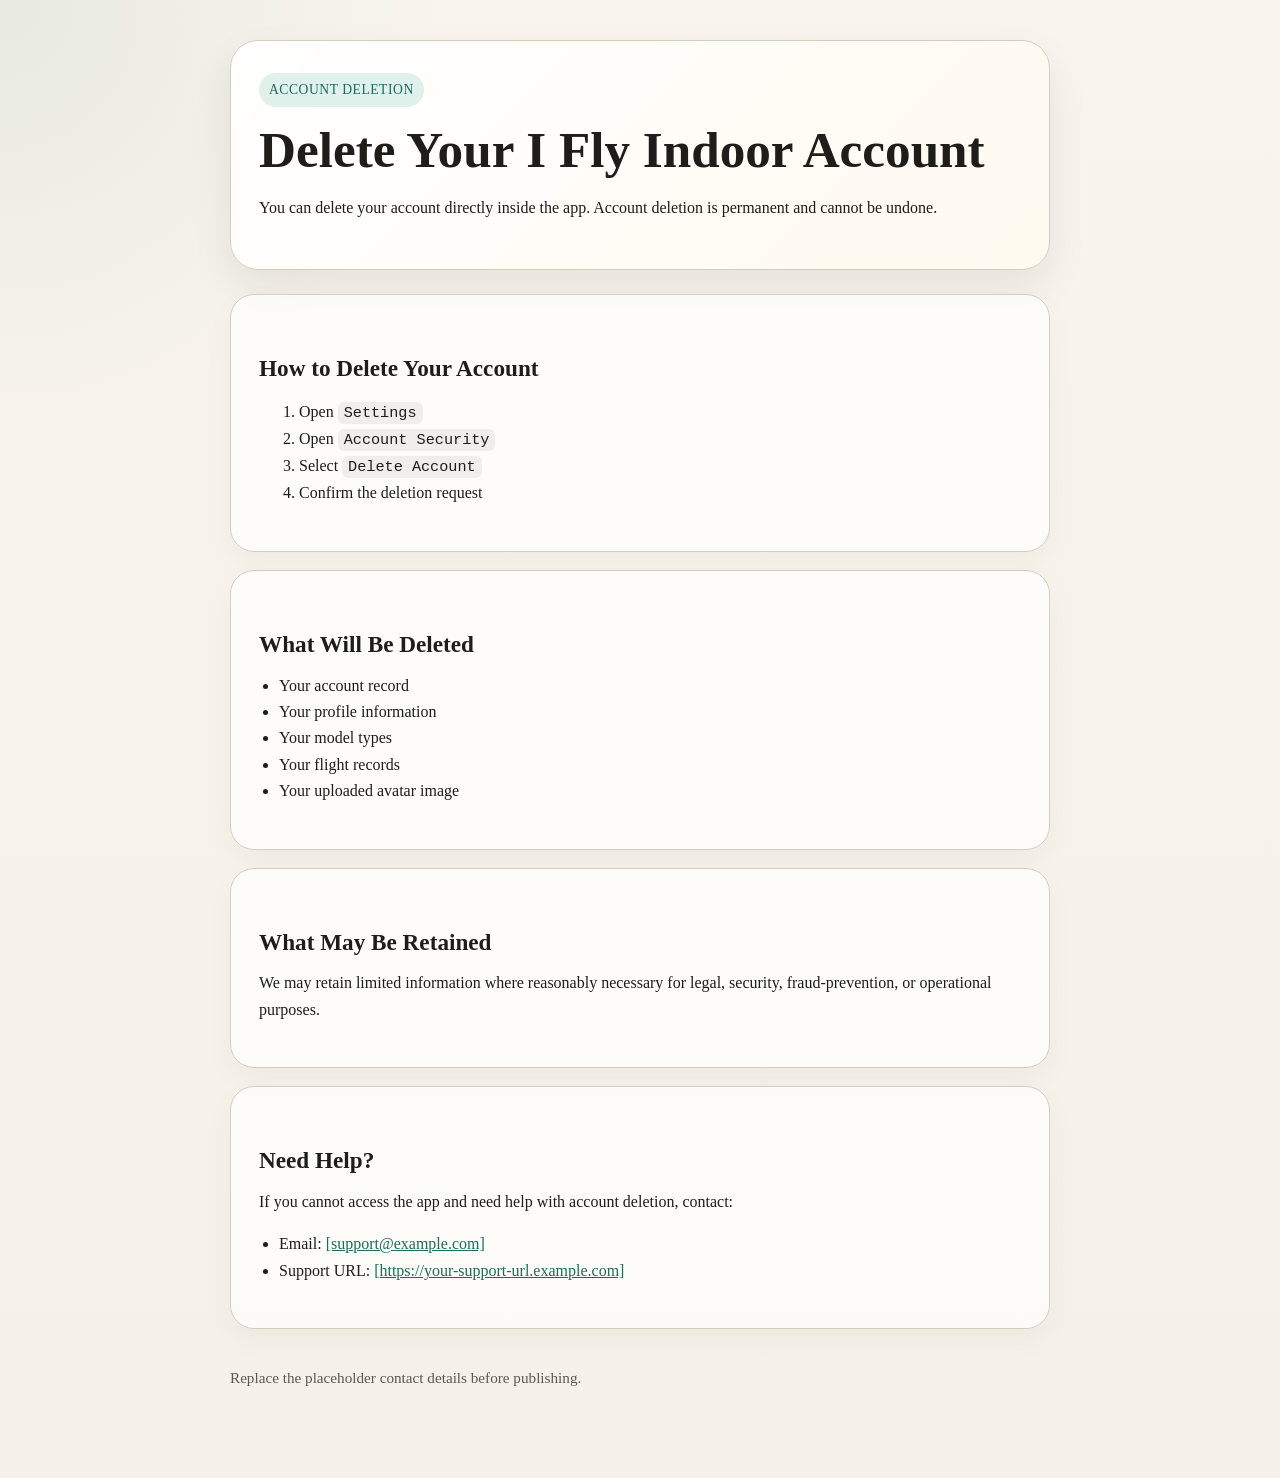
==== account-deletion.html @ 6ba3c403 "Add legal and support pages including account deletion and privacy policy" ====
<!doctype html>
<html lang="en">
  <head>
    <meta charset="utf-8">
    <meta name="viewport" content="width=device-width, initial-scale=1">
    <title>Account Deletion - I Fly Indoor</title>
    <link rel="stylesheet" href="styles.css">
  </head>
  <body>
    <main class="page">
      <section class="hero">
        <div class="eyebrow">Account Deletion</div>
        <h1>Delete Your I Fly Indoor Account</h1>
        <p>
          You can delete your account directly inside the app. Account deletion is
          permanent and cannot be undone.
        </p>
      </section>

      <section class="card">
        <h2>How to Delete Your Account</h2>
        <ol>
          <li>Open <code>Settings</code></li>
          <li>Open <code>Account Security</code></li>
          <li>Select <code>Delete Account</code></li>
          <li>Confirm the deletion request</li>
        </ol>
      </section>

      <section class="card">
        <h2>What Will Be Deleted</h2>
        <ul>
          <li>Your account record</li>
          <li>Your profile information</li>
          <li>Your model types</li>
          <li>Your flight records</li>
          <li>Your uploaded avatar image</li>
        </ul>
      </section>

      <section class="card">
        <h2>What May Be Retained</h2>
        <p>
          We may retain limited information where reasonably necessary for legal,
          security, fraud-prevention, or operational purposes.
        </p>
      </section>

      <section class="card">
        <h2>Need Help?</h2>
        <p>
          If you cannot access the app and need help with account deletion, contact:
        </p>
        <ul>
          <li>Email: <a href="mailto:[support@example.com]">[support@example.com]</a></li>
          <li>Support URL: <a href="[https://your-support-url.example.com]">[https://your-support-url.example.com]</a></li>
        </ul>
      </section>

      <p class="footer">
        Replace the placeholder contact details before publishing.
      </p>
    </main>
  </body>
</html>
---- styles.css ----
:root {
  --bg: #f5f1e8;
  --surface: #fffaf0;
  --surface-strong: #ffffff;
  --text: #1f1d1a;
  --muted: #5e574f;
  --line: #d7cdbd;
  --accent: #1d6b57;
  --accent-soft: #dff1ea;
  --danger: #8a2f2f;
  --shadow: rgba(31, 29, 26, 0.08);
}

* {
  box-sizing: border-box;
}

html {
  font-size: 16px;
}

body {
  margin: 0;
  font-family: Georgia, "Times New Roman", serif;
  background:
    radial-gradient(circle at top left, rgba(29, 107, 87, 0.08), transparent 28rem),
    linear-gradient(180deg, #f9f5ee 0%, var(--bg) 100%);
  color: var(--text);
  line-height: 1.65;
}

a {
  color: var(--accent);
}

.page {
  max-width: 860px;
  margin: 0 auto;
  padding: 40px 20px 72px;
}

.hero {
  background: linear-gradient(135deg, var(--surface-strong), var(--surface));
  border: 1px solid var(--line);
  border-radius: 28px;
  box-shadow: 0 18px 40px var(--shadow);
  padding: 32px 28px;
  margin-bottom: 24px;
}

.eyebrow {
  display: inline-block;
  margin-bottom: 12px;
  padding: 6px 10px;
  border-radius: 999px;
  background: var(--accent-soft);
  color: var(--accent);
  font-size: 0.85rem;
  letter-spacing: 0.04em;
  text-transform: uppercase;
}

h1,
h2,
h3 {
  line-height: 1.2;
  margin: 0 0 14px;
}

h1 {
  font-size: clamp(2rem, 4vw, 3.3rem);
}

h2 {
  font-size: 1.45rem;
  margin-top: 32px;
}

h3 {
  font-size: 1.08rem;
  margin-top: 20px;
}

p,
ul {
  margin: 0 0 16px;
}

ul {
  padding-left: 20px;
}

.card {
  background: rgba(255, 255, 255, 0.75);
  border: 1px solid var(--line);
  border-radius: 24px;
  padding: 28px;
  margin-bottom: 18px;
  box-shadow: 0 10px 30px rgba(31, 29, 26, 0.04);
}

.grid {
  display: grid;
  grid-template-columns: repeat(auto-fit, minmax(220px, 1fr));
  gap: 16px;
}

.nav-card {
  display: block;
  text-decoration: none;
  color: inherit;
  transition: transform 160ms ease, box-shadow 160ms ease, border-color 160ms ease;
}

.nav-card:hover {
  transform: translateY(-2px);
  border-color: var(--accent);
  box-shadow: 0 18px 36px rgba(29, 107, 87, 0.12);
}

.meta {
  color: var(--muted);
  font-size: 0.95rem;
}

.danger {
  color: var(--danger);
}

.footer {
  margin-top: 36px;
  color: var(--muted);
  font-size: 0.95rem;
}

.pill-list {
  display: flex;
  flex-wrap: wrap;
  gap: 10px;
  padding: 0;
  list-style: none;
  margin: 16px 0 0;
}

.pill-list li {
  padding: 8px 12px;
  border-radius: 999px;
  background: rgba(29, 107, 87, 0.08);
  color: var(--accent);
}

code {
  font-family: Consolas, "Courier New", monospace;
  font-size: 0.95em;
  background: rgba(31, 29, 26, 0.06);
  padding: 2px 6px;
  border-radius: 6px;
}

@media (max-width: 640px) {
  .page {
    padding-top: 24px;
  }

  .hero,
  .card {
    padding: 22px 18px;
    border-radius: 22px;
  }
}
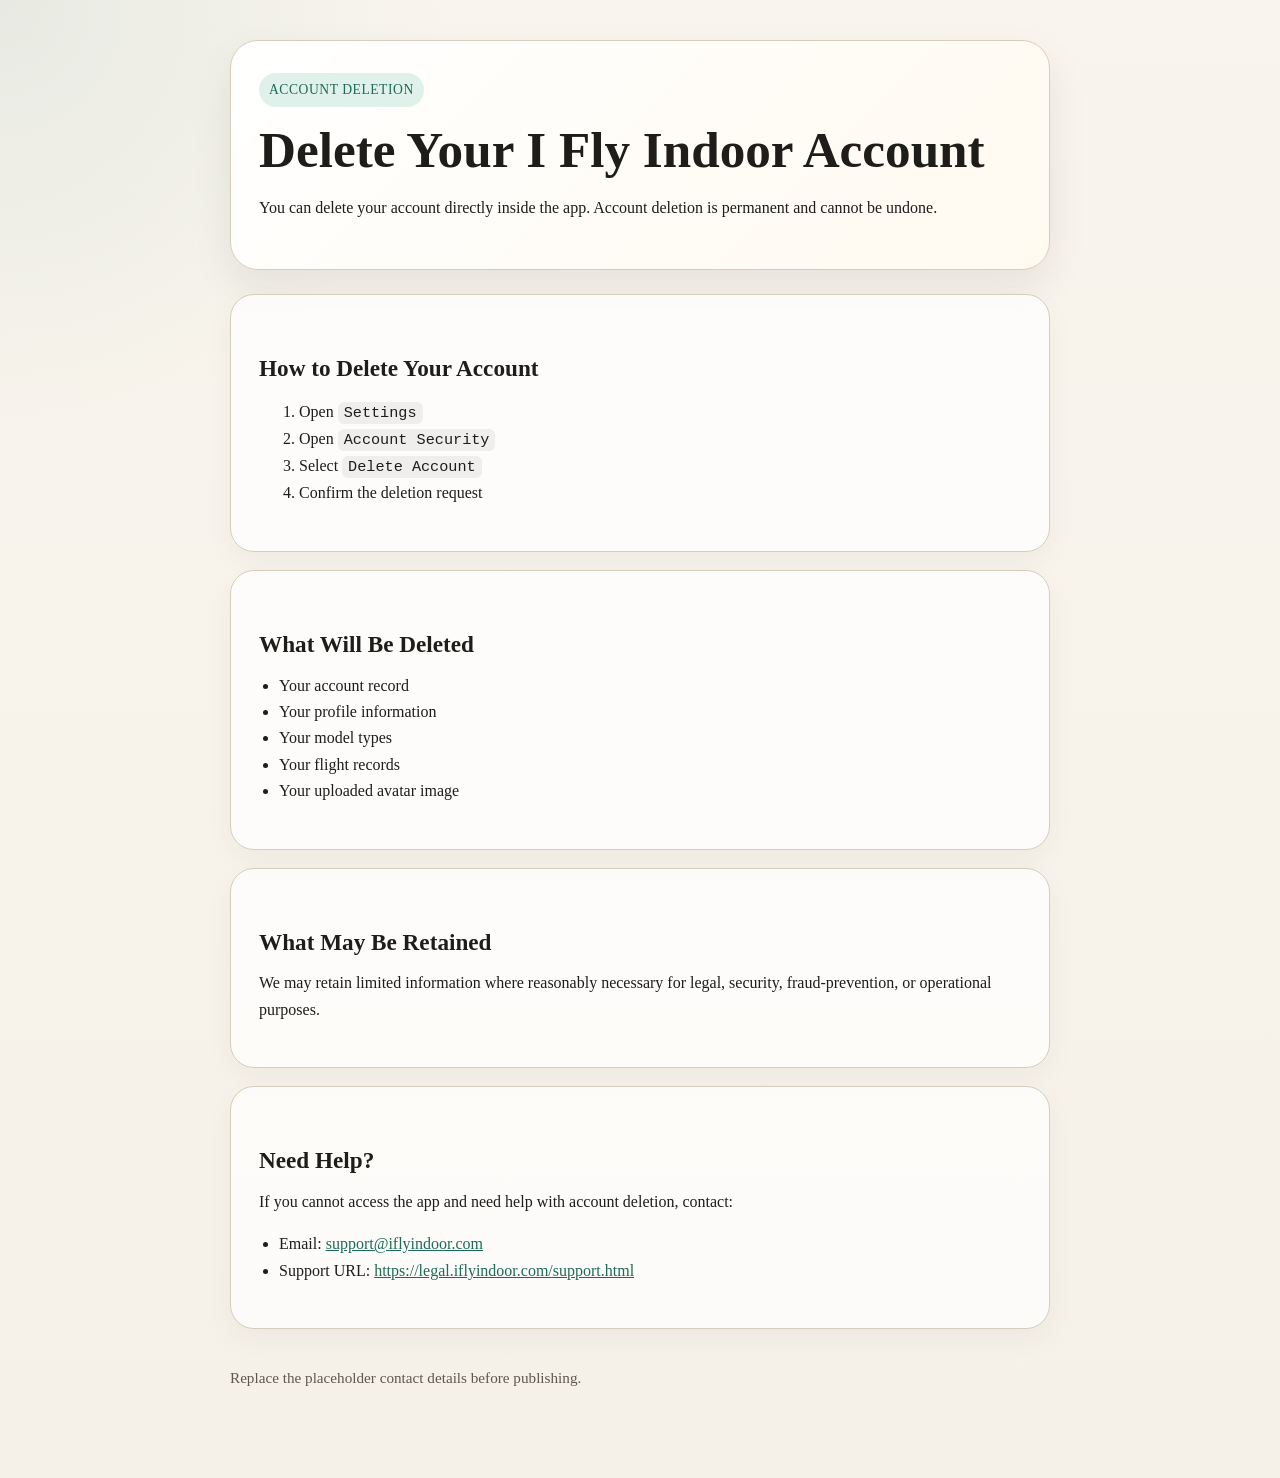
==== commit 232b60f2: "Update contact information in legal pages and set effective date in privacy policy" ====
--- a/account-deletion.html
+++ b/account-deletion.html
@@ -52,8 +52,8 @@
           If you cannot access the app and need help with account deletion, contact:
         </p>
         <ul>
-          <li>Email: <a href="mailto:[support@example.com]">[support@example.com]</a></li>
-          <li>Support URL: <a href="[https://your-support-url.example.com]">[https://your-support-url.example.com]</a></li>
+          <li>Email: <a href="mailto:support@iflyindoor.com">support@iflyindoor.com</a></li>
+          <li>Support URL: <a href="https://legal.iflyindoor.com/support.html">https://legal.iflyindoor.com/support.html</a></li>
         </ul>
       </section>
 
